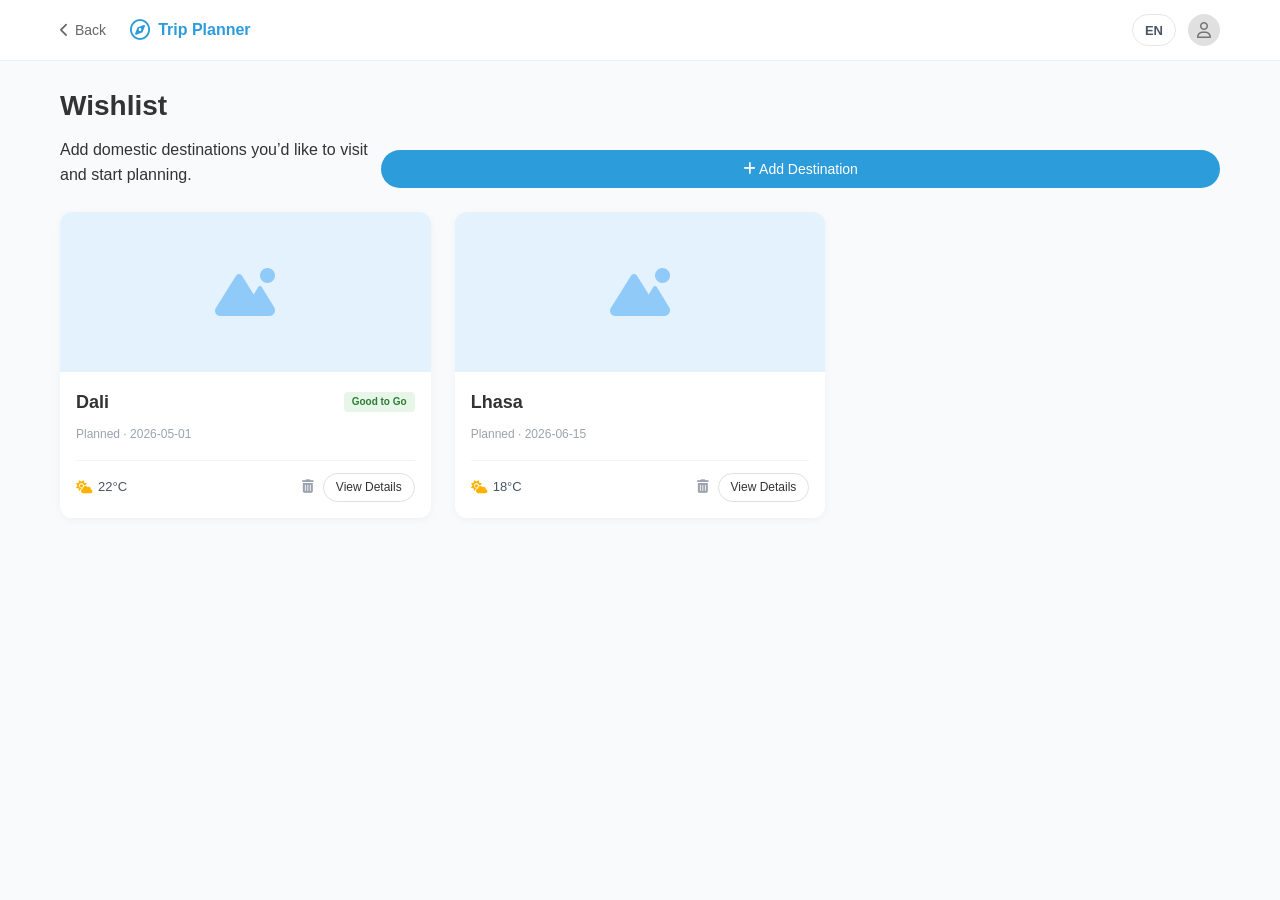
==== domestic.html @ 4ddf0dac "初始提交" ====
<!DOCTYPE html>
<html lang="en">
<head>
    <meta charset="UTF-8">
    <meta name="viewport" content="width=device-width, initial-scale=1.0">
    <title>Domestic Travel - Trip Planner</title>
    <link rel="stylesheet" href="css/style.css">
    <link rel="stylesheet" href="https://cdnjs.cloudflare.com/ajax/libs/font-awesome/6.4.0/css/all.min.css">
</head>
<body class="bg-light" data-i18n-title="home.domestic.title">
    <header class="main-header">
        <div class="container">
            <div class="header-left">
                <a href="index.html" class="back-link"><i class="fa-solid fa-chevron-left"></i> <span data-i18n="common.backHome">Back</span></a>
                <div class="logo mini">
                    <i class="fa-regular fa-compass"></i>
                    <span data-i18n="app.name">Trip Planner</span>
                </div>
            </div>
            <div class="header-actions">
                <button class="lang-switch" id="lang-switch" type="button">EN</button>
                <div class="user-profile">
                    <i class="fa-regular fa-user"></i>
                </div>
            </div>
        </div>
    </header>

    <main class="container mt-24">
        <section class="wishlist-header">
            <div class="header-content">
                <h1 data-i18n="domestic.title">Wishlist</h1>
                <p data-i18n="domestic.subtitle">Add domestic destinations you’d like to visit and start planning.</p>
            </div>
            <button class="btn btn-primary btn-sm" id="add-wishlist-btn">
                <i class="fa-solid fa-plus"></i> <span data-i18n="domestic.add">Add Destination</span>
            </button>
        </section>

        <div class="wishlist-grid mt-24" id="wishlist-container"></div>
    </main>

    <!-- 添加目的地弹窗 -->
    <div id="add-modal" class="modal">
        <div class="modal-content card">
            <h2 data-i18n="domestic.modal.title">Add Destination</h2>
            <div class="input-group mt-16">
                <label data-i18n="domestic.modal.city">City</label>
                <input type="text" id="modal-city-input" data-i18n-placeholder="domestic.modal.city.ph" placeholder="Enter a city">
            </div>
            <div class="input-group mt-16">
                <label data-i18n="domestic.modal.date">Date</label>
                <input type="date" id="modal-date-input">
            </div>
            <div class="modal-actions mt-24">
                <button class="btn btn-outline btn-sm" id="close-modal" data-i18n="domestic.modal.cancel">Cancel</button>
                <button class="btn btn-primary btn-sm" id="confirm-add" data-i18n="domestic.modal.confirm">Confirm</button>
            </div>
        </div>
    </div>

    <script src="js/main.js"></script>
    <script src="js/utils.js"></script>
    <script src="js/domestic.js"></script>
</body>
</html>
---- css/style.css ----
:root {
    --primary-color: #2D9CDB; /* Blue from screenshot */
    --primary-hover: #2188c7;
    --bg-color: #F0F4F8; /* Light gray-blue background */
    --text-color: #333333;
    --text-light: #666666;
    --white: #FFFFFF;
    --border-radius: 16px;
    --card-shadow: 0 4px 12px rgba(0, 0, 0, 0.05);
    --header-height: 60px;
}

* {
    box-sizing: border-box;
    margin: 0;
    padding: 0;
}

body {
    font-family: -apple-system, BlinkMacSystemFont, "Segoe UI", Roboto, "Helvetica Neue", Arial, sans-serif;
    background-color: var(--bg-color);
    color: var(--text-color);
    line-height: 1.6;
    display: flex;
    flex-direction: column;
    min-height: 100vh;
}

.container {
    max-width: 1200px;
    margin: 0 auto;
    padding: 0 20px;
    width: 100%;
}

/* Header */
.main-header {
    background-color: var(--white);
    height: var(--header-height);
    display: flex;
    align-items: center;
    box-shadow: 0 1px 0 rgba(0,0,0,0.05);
    position: sticky;
    top: 0;
    z-index: 100;
}

.main-header .container {
    display: flex;
    justify-content: space-between;
    align-items: center;
}

.logo {
    display: flex;
    align-items: center;
    gap: 8px;
    font-size: 18px;
    font-weight: 600;
    color: var(--primary-color);
}

.logo i {
    font-size: 20px;
}

.user-profile {
    width: 32px;
    height: 32px;
    background-color: #e0e0e0;
    border-radius: 50%;
    display: flex;
    align-items: center;
    justify-content: center;
    color: #757575;
    cursor: pointer;
}

.header-actions {
    display: flex;
    align-items: center;
    gap: 12px;
}

.lang-switch {
    height: 32px;
    padding: 0 12px;
    border-radius: 16px;
    border: 1px solid #E5E7EB;
    background: #fff;
    color: #4B5563;
    font-size: 13px;
    font-weight: 600;
    cursor: pointer;
    transition: all 0.2s;
}

.lang-switch:hover {
    border-color: #D1D5DB;
    background: #F9FAFB;
}

/* Main Content */
.home-main {
    flex: 1;
    display: flex;
    flex-direction: column;
    align-items: center;
    justify-content: center;
    padding: 40px 20px;
    text-align: center;
}

.hero-section {
    margin-bottom: 60px;
    max-width: 600px;
}

.hero-section h1 {
    font-size: 32px;
    margin-bottom: 16px;
    color: #1a1a1a;
}

.hero-section p {
    color: var(--text-light);
    font-size: 16px;
}

/* Cards */
.cards-container {
    display: flex;
    justify-content: center;
    gap: 24px;
    flex-wrap: wrap;
}

.mode-card {
    background: var(--white);
    border: 2px solid transparent;
    border-radius: var(--border-radius);
    padding: 32px 24px;
    width: 320px;
    text-align: left;
    box-shadow: var(--card-shadow);
    transition: transform 0.2s, box-shadow 0.2s;
    display: flex;
    flex-direction: column;
    align-items: flex-start;
}

.mode-card:hover {
    border-color: var(--primary-color);
    transform: translateY(-5px);
    box-shadow: 0 8px 24px rgba(0, 0, 0, 0.1);
}

.mode-card.active {
    position: relative;
}

.card-icon {
    width: 48px;
    height: 48px;
    border-radius: 12px;
    display: flex;
    align-items: center;
    justify-content: center;
    margin-bottom: 20px;
    font-size: 24px;
}

.local-icon {
    background-color: #E3F2FD;
    color: #5D4037; /* Brownish house icon color approx */
}
.local-icon i {
     color: #8D6E63;
}

.domestic-icon {
    background-color: #FFEBEE;
    color: #D32F2F;
}

.foreign-icon {
    background-color: #E8EAF6;
    color: #3F51B5;
}

.mode-card h2 {
    font-size: 20px;
    margin-bottom: 12px;
    color: #1a1a1a;
}

.mode-card p {
    color: var(--text-light);
    font-size: 14px;
    margin-bottom: 32px;
    flex-grow: 1;
    line-height: 1.5;
}

/* Buttons */
.btn {
    display: inline-block;
    padding: 10px 0;
    width: 100%;
    text-align: center;
    border-radius: 24px;
    text-decoration: none;
    font-size: 14px;
    font-weight: 500;
    transition: background-color 0.2s, color 0.2s;
    cursor: pointer;
    border: 1px solid transparent;
}

.btn-primary {
    background-color: var(--primary-color);
    color: var(--white);
}

.btn-primary:hover {
    background-color: var(--primary-hover);
}

.btn-outline {
    background-color: var(--white);
    color: #333;
    border: 1px solid #E0E0E0;
}

.btn-outline:hover {
    background-color: #f5f5f5;
    border-color: #bdbdbd;
}

/* Utilities */
.mt-16 { margin-top: 16px; }
.mt-24 { margin-top: 24px; }
.mt-8 { margin-top: 8px; }
.mr-12 { margin-right: 12px; }
.bg-light { background-color: #F8FAFC; }
.card {
    background: var(--white);
    border-radius: 12px;
    padding: 20px;
    box-shadow: 0 2px 8px rgba(0,0,0,0.04);
}
.grid-2 {
    display: grid;
    grid-template-columns: 1fr 1fr;
    gap: 20px;
}

/* Header Adjustments */
.header-left {
    display: flex;
    align-items: center;
    gap: 24px;
}
.back-link {
    text-decoration: none;
    color: var(--text-light);
    font-size: 14px;
    display: flex;
    align-items: center;
    gap: 6px;
}
.logo.mini {
    font-size: 16px;
}

/* Planner Layout */
.planner-main {
    padding-top: 24px;
    padding-bottom: 100px; /* Space for bottom bar */
}

/* Planner Top Bar Layout */
.planner-top-bar {
    display: flex;
    flex-wrap: wrap;
    align-items: stretch;
    gap: 24px;
    padding: 24px;
    background: #fff;
    border-radius: 16px;
    margin-bottom: 24px;
    box-shadow: 0 4px 20px rgba(0,0,0,0.03);
}

.top-bar-left {
    flex: 1 1 520px;
    min-width: 420px;
    display: flex;
    flex-direction: column;
    gap: 12px;
}

.input-row {
    display: flex;
    align-items: center;
    gap: 16px;
}

.input-row label {
    width: 32px;
    font-size: 14px;
    color: #333;
    flex-shrink: 0;
    text-align: justify;
    text-align-last: justify;
    margin-right: 12px;
}

.searchable-select {
    position: relative;
    flex: 1;
}

.searchable-select input {
    width: 100%;
    padding: 8px 16px;
    border: 1px solid #E5E7EB;
    border-radius: 8px;
    font-size: 14px;
    outline: none;
    transition: all 0.2s;
    background: #F9FAFB;
}

.searchable-select input:focus {
    border-color: var(--primary-color);
    background: #fff;
    box-shadow: 0 0 0 2px rgba(45, 156, 219, 0.1);
}

.searchable-select .arrow {
    position: absolute;
    right: 12px;
    top: 50%;
    transform: translateY(-50%);
    color: #999;
    pointer-events: none;
    font-size: 12px;
}

.searchable-select .prefix-icon {
    position: absolute;
    left: 12px;
    top: 50%;
    transform: translateY(-50%);
    color: var(--primary-color);
    font-size: 14px;
    pointer-events: none;
}

.input-with-icon input {
    padding-left: 36px;
}

/* Chips Style */
.chips {
    display: flex;
    gap: 8px;
    flex-wrap: wrap;
}

.chip {
    padding: 6px 16px;
    border-radius: 20px;
    border: 1px solid #E5E7EB;
    font-size: 12px;
    cursor: pointer;
    background: #fff;
    color: #666;
    transition: all 0.2s;
}

.chip.active {
    background: var(--primary-color);
    color: #fff;
    border-color: var(--primary-color);
}

/* Options List Dropdown */
.options-list {
    position: absolute;
    top: calc(100% + 4px);
    left: 0;
    right: 0;
    background: #fff;
    border: 1px solid #E5E7EB;
    border-radius: 8px;
    box-shadow: 0 10px 15px -3px rgba(0, 0, 0, 0.1);
    z-index: 1000;
    max-height: 200px;
    overflow-y: auto;
    display: none;
    list-style: none;
    padding: 4px 0;
}

.options-list.active {
    display: block;
}

.options-list li {
    padding: 8px 16px;
    font-size: 13px;
    cursor: pointer;
    transition: background 0.2s;
    color: #4B5563;
}

.options-list li:hover {
    background: #F3F4F6;
    color: var(--primary-color);
}

/* Time Picker Dropdown */
.time-picker-dropdown {
    width: 320px;
    padding: 0;
    display: none;
    flex-direction: column;
    max-height: none; /* Override global .options-list max-height */
    overflow-y: visible; /* Ensure footer is not cut off */
}

.time-picker-dropdown.active {
    display: flex;
}

.time-picker-columns {
    display: flex;
    border-bottom: 1px solid #E5E7EB;
    max-height: 240px;
}

.time-column {
    flex: 1;
    display: flex;
    flex-direction: column;
}

.time-column:first-child {
    border-right: 1px solid #F3F4F6;
}

.column-header {
    padding: 10px;
    font-size: 12px;
    color: #9CA3AF;
    text-align: center;
    background: #F9FAFB;
    border-bottom: 1px solid #F3F4F6;
}

.start-time-list, .end-time-list {
    list-style: none;
    overflow-y: auto;
    flex: 1;
}

.start-time-list li, .end-time-list li {
    padding: 8px 16px;
    font-size: 13px;
    cursor: pointer;
    text-align: center;
    transition: all 0.2s;
}

.start-time-list li:hover, .end-time-list li:hover {
    background: #F3F4F6;
    color: var(--primary-color);
}

.start-time-list li.selected, .end-time-list li.selected {
    background: #E3F2FD;
    color: var(--primary-color);
    font-weight: 600;
}

.time-picker-footer {
    padding: 12px;
    display: flex;
    justify-content: flex-end;
}

.btn-time-confirm {
    padding: 6px 20px;
    background: var(--primary-color);
    color: #fff;
    border: none;
    border-radius: 6px;
    font-size: 13px;
    cursor: pointer;
    transition: background 0.2s;
}

.btn-time-confirm:hover {
    background: var(--primary-hover);
}

.top-bar-middle {
    flex: 0 0 360px;
    display: flex;
    flex-direction: column;
    gap: 8px;
    padding-left: 24px;
    border-left: 1px solid #F3F4F6;
}

.section-label {
    font-size: 14px;
    color: #333;
    font-weight: 500;
}

.weather-mini-card {
    background: linear-gradient(135deg, #E3F2FD 0%, #BBDEFB 100%);
    border-radius: 12px;
    padding: 12px 16px;
    height: 100%;
    display: flex;
    flex-direction: column;
    justify-content: space-between;
}

.top-bar-right {
    display: flex;
    flex-direction: column;
    gap: 12px;
    justify-content: center;
    padding-left: 24px;
    border-left: 1px solid #F3F4F6;
    margin-left: auto;
    flex: 0 0 180px;
}

.btn-magic {
    padding: 12px 24px;
    border-radius: 8px;
    font-weight: 600;
    background-color: var(--primary-color);
    color: #fff;
    border: none;
    box-shadow: 0 4px 6px -1px rgba(45, 156, 219, 0.2);
}

.btn-plain {
    padding: 12px 24px;
    border-radius: 8px;
    border: 1px solid #E5E7EB;
    background: #fff;
    color: #333;
    font-weight: 500;
}

.btn-plain:hover {
    background: #F9FAFB;
    border-color: #D1D5DB;
}

.weather-main {
    display: flex;
    align-items: center;
    gap: 12px;
    position: relative;
}

.weather-info {
    display: flex;
    flex-direction: column;
}

.temp {
    font-size: 24px;
    font-weight: 700;
    color: #1976D2;
}

.desc {
    font-size: 14px;
    font-weight: 600;
    color: #1976D2;
}

.details {
    font-size: 10px;
    color: #64B5F6;
}

.weather-icon {
    font-size: 32px;
    color: #FFB300;
}

.air-quality {
    margin-left: auto;
    background: rgba(255,255,255,0.6);
    padding: 2px 8px;
    border-radius: 4px;
    font-size: 10px;
    display: flex;
    align-items: center;
    gap: 4px;
}

.aqi-val {
    background: #4CAF50;
    color: #fff;
    padding: 0 4px;
    border-radius: 2px;
}

.weather-forecast {
    display: flex;
    justify-content: space-between;
    border-top: 1px solid rgba(25, 118, 210, 0.1);
    padding-top: 12px;
}

.forecast-item {
    display: flex;
    flex-direction: column;
    align-items: center;
    gap: 4px;
    font-size: 10px;
    color: #1976D2;
}

/* Planner Content */
.planner-content {
    display: flex;
    gap: 24px;
}

.planner-sidebar {
    width: 280px;
    flex-shrink: 0;
}

.planner-main-area {
    flex: 1;
    display: flex;
    flex-direction: column;
    gap: 20px;
}

.sidebar-section h3 {
    font-size: 16px;
    margin-bottom: 16px;
}

.import-box {
    background: #F9FAFB;
    border: 1px dashed #E5E7EB;
    border-radius: 8px;
    padding: 12px;
}

.import-header {
    display: flex;
    align-items: center;
    gap: 8px;
    font-size: 14px;
    font-weight: 500;
    margin-bottom: 8px;
    color: #4B5563;
}

.import-box textarea {
    width: 100%;
    height: 100px;
    border: none;
    background: transparent;
    resize: none;
    font-size: 13px;
    outline: none;
}

.btn-xs {
    font-size: 12px;
    padding: 4px 12px;
    width: auto;
}

.btn-right {
    display: block;
    margin-left: auto;
    margin-top: 8px;
}

.image-upload-area {
    border: 2px dashed #E5E7EB;
    border-radius: 8px;
    padding: 24px 12px;
    text-align: center;
    cursor: pointer;
    transition: all 0.2s;
}

.image-upload-area:hover {
    border-color: var(--primary-color);
    background: #F0F9FF;
}

.upload-icon {
    font-size: 24px;
    color: #9CA3AF;
    margin-bottom: 8px;
}

.image-upload-area p {
    font-size: 13px;
    color: #6B7280;
}

.hint {
    font-size: 11px;
    color: #9CA3AF;
}

/* Map Area */
.map-container {
    height: 400px;
    position: relative;
    padding: 0;
    overflow: hidden;
}

.mock-map {
    position: absolute;
    inset: 0;
    background: linear-gradient(180deg, #F3F4F6 0%, #EFEFEF 100%);
    display: flex;
    align-items: center;
    justify-content: center;
}

.mock-map svg {
    width: 100%;
    height: 100%;
}

.mock-map polyline {
    fill: none;
    stroke: rgba(45, 156, 219, 0.75);
    stroke-width: 1.2;
}

.mock-map circle {
    fill: #2D9CDB;
    stroke: #fff;
    stroke-width: 1;
}

.mock-map-idx {
    font-size: 4px;
    fill: #2D9CDB;
    font-weight: 700;
}

.mock-map-name {
    font-size: 4px;
    fill: rgba(31, 41, 55, 0.7);
}

.map-placeholder {
    height: 100%;
    display: flex;
    flex-direction: column;
    align-items: center;
    justify-content: center;
    background-color: #f0f0f0;
    color: #999;
    gap: 12px;
}

.map-placeholder i {
    font-size: 32px;
}

.map-controls {
    position: absolute;
    right: 16px;
    bottom: 16px;
    display: flex;
    flex-direction: column;
    gap: 8px;
}

.zoom-btn {
    width: 32px;
    height: 32px;
    background: #fff;
    border: 1px solid #E0E0E0;
    border-radius: 4px;
    display: flex;
    align-items: center;
    justify-content: center;
    font-size: 18px;
    cursor: pointer;
    box-shadow: 0 2px 4px rgba(0,0,0,0.1);
}

/* Route Preview Refinement */
.route-preview {
    background: transparent;
    box-shadow: none;
    padding: 0;
}

.route-preview-header {
    display: flex;
    justify-content: space-between;
    align-items: center;
    margin-bottom: 16px;
}

.route-preview h3 {
    margin-bottom: 0;
    font-size: 16px;
    font-weight: 600;
}

.btn-batch-edit {
    display: flex;
    align-items: center;
    gap: 6px;
    background: transparent;
    border: none;
    color: var(--primary-color);
    font-size: 14px;
    font-weight: 600;
    cursor: pointer;
    transition: all 0.2s;
    padding: 6px 12px;
    border-radius: 8px;
}

.btn-batch-edit:hover {
    background: #F0F9FF;
    color: var(--primary-hover);
}

.btn-batch-edit i {
    font-size: 16px;
}

.btn-batch-edit.active {
    background: var(--primary-color);
    color: #fff;
}

.route-list {
    display: flex;
    flex-direction: column;
    gap: 16px;
}

.route-item-card {
    display: flex;
    align-items: center;
    gap: 16px;
    padding: 20px 24px;
    background: #fff;
    border-radius: 16px;
    box-shadow: 0 4px 12px rgba(0, 0, 0, 0.03);
    transition: all 0.2s;
    border: 1px solid transparent;
}

.route-item-card:hover {
    box-shadow: 0 6px 16px rgba(0, 0, 0, 0.06);
}

.route-item-card.editing {
    border-color: rgba(45, 156, 219, 0.2);
    background: #fff;
}

.drag-handle {
    color: #E5E7EB;
    cursor: grab;
    font-size: 18px;
}

.point-info, .point-edit-fields {
    flex: 1;
    display: flex;
    flex-direction: column;
    gap: 4px;
}

.point-name {
    font-size: 16px;
    font-weight: 700;
    color: #1a1a1a;
}

.point-time {
    font-size: 14px;
    color: #9CA3AF;
}

.point-edit-fields input, .point-edit-fields textarea {
    border: none;
    border-bottom: 1px solid #F3F4F6;
    padding: 4px 0;
    font-size: 14px;
    outline: none;
    width: 100%;
    background: transparent;
}

.point-edit-fields textarea {
    resize: vertical;
    min-height: 40px;
    font-family: inherit;
}

.point-edit-fields .edit-name {
    font-size: 16px;
    font-weight: 700;
}

.route-actions {
    display: flex;
    gap: 12px;
    opacity: 0;
    transition: opacity 0.2s;
}

.route-item-card:hover .route-actions,
.route-item-card.editing .route-actions {
    opacity: 1;
}

.btn-edit-point, .btn-delete-point, .btn-save-point {
    width: 32px;
    height: 32px;
    border-radius: 8px;
    display: flex;
    align-items: center;
    justify-content: center;
    cursor: pointer;
    transition: all 0.2s;
    border: none;
    background: transparent;
}

.btn-edit-point {
    color: #9CA3AF;
}

.btn-edit-point:hover {
    color: var(--primary-color);
    background: #F0F9FF;
}

.btn-save-point {
    background-color: #E3F2FD;
    color: var(--primary-color);
}

.btn-save-point:hover {
    background-color: var(--primary-color);
    color: #fff;
}

.btn-delete-point {
    color: #9CA3AF;
}

.btn-delete-point:hover {
    color: #EF4444;
    background: #FEF2F2;
}

.btn-add-point {
    width: 100%;
    padding: 16px;
    margin-top: 16px;
    background: #F9FAFB;
    border: 1px dashed #E5E7EB;
    border-radius: 12px;
    color: #6B7280;
    font-size: 14px;
    display: flex;
    align-items: center;
    justify-content: center;
    gap: 8px;
    cursor: pointer;
    transition: all 0.2s;
}

.btn-add-point:hover {
    background: #F3F4F6;
    border-color: #D1D5DB;
    color: #374151;
}

.route-empty {
    text-align: center;
    padding: 40px;
    color: #9CA3AF;
    background: #fff;
    border-radius: 16px;
    border: 1px dashed #E5E7EB;
}

/* Sidebar Import Results - New Style from Screenshot */
.import-results-list {
    display: flex;
    flex-direction: column;
    gap: 20px;
}

.import-card {
    display: flex;
    flex-direction: column;
    gap: 8px;
    background: transparent;
}

.import-card-main {
    display: flex;
    gap: 12px;
}

.import-card-img {
    width: 60px;
    height: 60px;
    border-radius: 12px;
    object-fit: cover;
    background-color: #f3f4f6;
    flex-shrink: 0;
}

.import-card-content {
    flex: 1;
    display: flex;
    flex-direction: column;
}

.import-card-tag {
    font-size: 12px;
    color: #4CAF50; /* Attraction green */
    margin-bottom: 4px;
}

.import-card-tag.food { color: #FF9800; }
.import-card-tag.hotel { color: #2196F3; }

.import-card-name {
    font-size: 16px;
    font-weight: 700;
    color: #1a1a1a;
    margin-bottom: 8px;
}

.import-card-notes {
    background: #F9FAFB;
    border-radius: 12px;
    padding: 12px;
    font-size: 13px;
    color: #4B5563;
    line-height: 1.6;
    position: relative;
}

.import-card-notes .icon-text {
    display: flex;
    align-items: flex-start;
    gap: 6px;
    margin-top: 4px;
}

.import-card-notes i {
    color: #9CA3AF;
    font-size: 12px;
    margin-top: 4px;
}

.import-card-notes .expand-btn {
    color: #9CA3AF;
    font-size: 12px;
    cursor: pointer;
}

.import-card-footer {
    display: flex;
    align-items: center;
    gap: 6px;
    font-size: 12px;
    color: #9CA3AF;
    padding-left: 72px; /* Align with content */
}

.import-card-footer i {
    font-size: 10px;
}

.import-results-list .route-item-card {
    padding: 12px 16px;
    font-size: 13px;
    border-radius: 12px;
}

/* Travel Notes & Checklist */
.travel-notes h3 {
    font-size: 15px;
    margin-bottom: 12px;
    display: flex;
    align-items: center;
    gap: 8px;
    color: #4B5563;
}

.travel-notes textarea {
    width: 100%;
    height: 120px;
    border: none;
    background: #F9FAFB;
    border-radius: 8px;
    padding: 12px;
    resize: none;
    font-size: 14px;
    outline: none;
}

.checklist {
    list-style: none;
    display: flex;
    flex-direction: column;
    gap: 10px;
}

.checklist li {
    display: flex;
    align-items: center;
    gap: 10px;
    font-size: 14px;
}

.checklist input[type="checkbox"] {
    width: 16px;
    height: 16px;
    cursor: pointer;
}

.add-item {
    display: flex;
    gap: 8px;
    margin-top: 16px;
}

.add-item input {
    flex: 1;
    border: 1px solid #E5E7EB;
    border-radius: 8px;
    padding: 8px 12px;
    font-size: 13px;
    outline: none;
}

.add-item .btn {
    width: auto;
    white-space: nowrap;
    padding: 0 16px;
    height: 32px;
}

.btn-delete-point, .btn-delete-item {
    background: transparent;
    border: none;
    color: #9CA3AF;
    cursor: pointer;
    padding: 4px;
    transition: color 0.2s;
}

.btn-delete-point:hover, .btn-delete-item:hover {
    color: #EF4444;
}

.route-item {
    position: relative;
}

.datetime-inputs {
    display: flex;
    align-items: center;
    gap: 8px;
    padding-left: 36px;
}

.datetime-inputs input {
    border: 1px solid #E0E0E0;
    border-radius: 8px;
    padding: 4px 8px;
    font-size: 13px;
    background-color: #F9F9F9;
}

.datetime-inputs .sep {
    color: #999;
    font-size: 12px;
}

.main-area-header {
    margin-bottom: 12px;
}

.main-area-header h3 {
    font-size: 16px;
    color: #1a1a1a;
    position: relative;
    padding-left: 12px;
}

.main-area-header h3::before {
    content: '';
    position: absolute;
    left: 0;
    top: 50%;
    transform: translateY(-50%);
    width: 4px;
    height: 16px;
    background-color: var(--primary-color);
    border-radius: 2px;
}

/* Route actions */
.route-actions {
    margin-left: auto;
    display: flex;
    gap: 8px;
}

.btn-edit-point {
    background: transparent;
    border: none;
    color: var(--primary-color);
    cursor: pointer;
    font-size: 14px;
}

.btn-delete-point {
    position: relative;
    right: 0;
}

.checklist li {
    display: flex;
    align-items: center;
    gap: 10px;
    font-size: 14px;
    justify-content: flex-start;
    padding: 4px 0;
}

.checklist li span {
    flex: 1;
    text-align: left;
}

/* Wishlist Section */
.wishlist-header {
    display: flex;
    justify-content: space-between;
    align-items: flex-end;
    margin-bottom: 24px;
}

.wishlist-header h1 {
    font-size: 28px;
    margin-bottom: 8px;
}

.wishlist-grid {
    display: grid;
    grid-template-columns: repeat(auto-fill, minmax(280px, 1fr));
    gap: 24px;
}

.wishlist-card {
    padding: 0;
    overflow: hidden;
    transition: transform 0.2s;
}

.wishlist-card:hover {
    transform: translateY(-5px);
}

.card-image-placeholder {
    height: 160px;
    background-color: #e3f2fd;
    display: flex;
    align-items: center;
    justify-content: center;
    color: #90caf9;
    font-size: 48px;
}

.card-content {
    padding: 16px;
}

.card-title-row {
    display: flex;
    justify-content: space-between;
    align-items: center;
    margin-bottom: 8px;
}

.card-title-row h3 {
    font-size: 18px;
}

.weather-badge {
    font-size: 10px;
    padding: 2px 8px;
    border-radius: 4px;
    font-weight: 600;
}

.weather-badge.sunny {
    background-color: #E8F5E9;
    color: #2E7D32;
}

.card-content p {
    font-size: 12px;
    color: #9CA3AF;
    margin-bottom: 16px;
}

.card-footer {
    display: flex;
    justify-content: space-between;
    align-items: center;
    border-top: 1px solid #F3F4F6;
    padding-top: 12px;
}

.card-footer .info {
    font-size: 13px;
    color: #4B5563;
    display: flex;
    align-items: center;
    gap: 6px;
}

.card-footer .info i {
    color: #FFB300;
}

/* Modal */
.modal {
    display: none;
    position: fixed;
    top: 0;
    left: 0;
    width: 100%;
    height: 100%;
    background: rgba(0,0,0,0.5);
    z-index: 2000;
    align-items: center;
    justify-content: center;
}

.modal.active {
    display: flex;
}

.modal-content {
    width: 100%;
    max-width: 400px;
}

.modal-actions {
    display: flex;
    justify-content: flex-end;
    gap: 12px;
}

.btn-full {
    width: 100%;
}

/* Bottom Bar */
.bottom-action-bar {
    position: fixed;
    bottom: 0;
    left: 0;
    right: 0;
    background: #fff;
    padding: 16px 0;
    box-shadow: 0 -2px 10px rgba(0,0,0,0.05);
    display: flex;
    justify-content: center;
    z-index: 1000;
}

.btn-large {
    width: auto;
    min-width: 240px;
    padding: 12px 32px;
}

/* Responsive */
@media (max-width: 1024px) {
    .planner-content {
        flex-direction: column;
    }
    .planner-sidebar {
        width: 100%;
    }
    .cards-container {
        gap: 16px;
    }
}

@media (max-width: 768px) {
    .grid-2 {
        grid-template-columns: 1fr;
    }
    .planner-top-bar {
        flex-direction: column;
        align-items: stretch;
    }
    .weather-mini-card {
        margin-left: 0;
        width: 100%;
    }
    .top-actions {
        align-self: flex-start;
        width: 100%;
    }
    .top-actions button {
        flex: 1;
    }
    .cards-container {
        flex-direction: column;
        align-items: center;
    }
    .mode-card {
        width: 100%;
        max-width: 340px;
    }
}
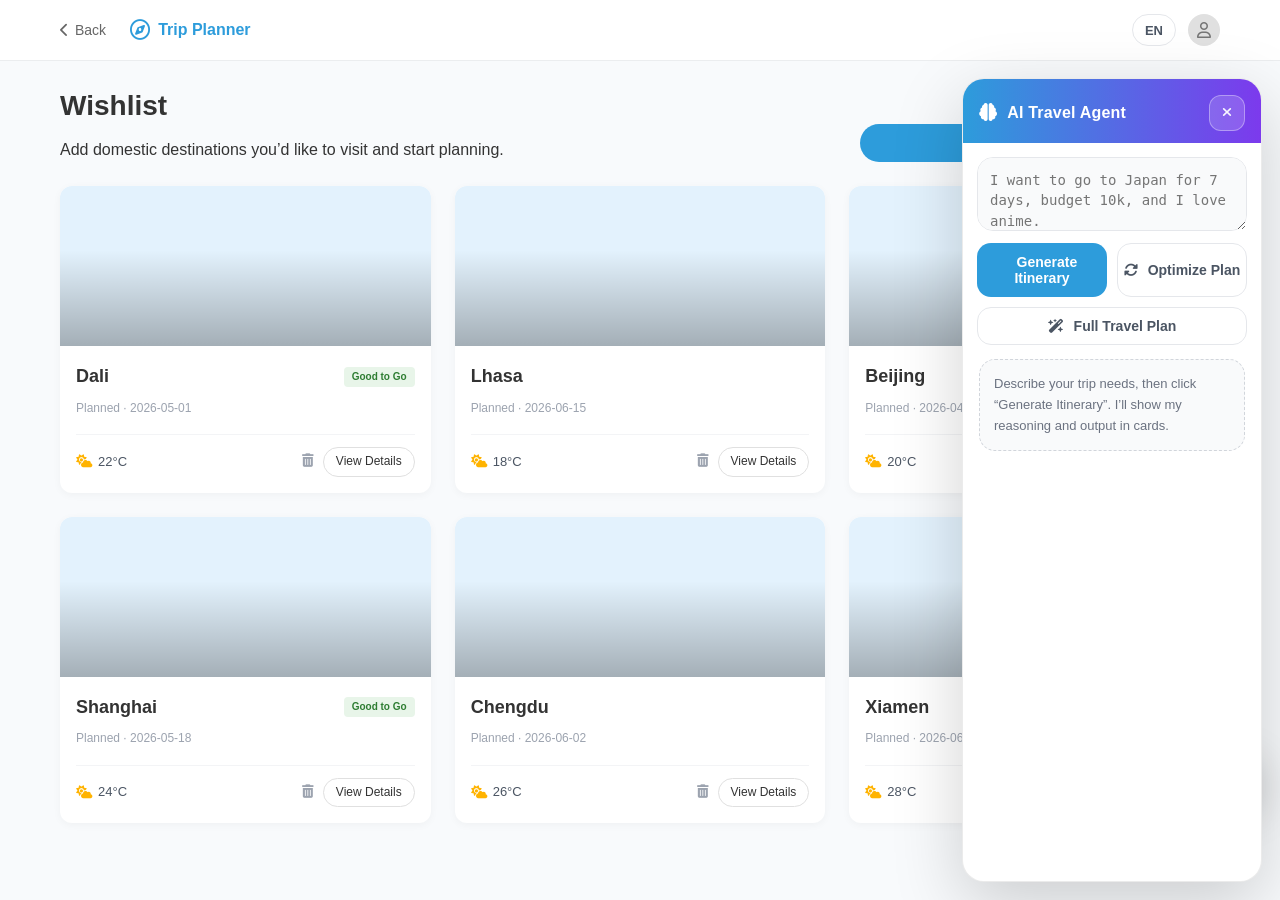
==== commit 86c4e5ac: "update" ====
--- a/domestic.html
+++ b/domestic.html
@@ -7,7 +7,7 @@
     <link rel="stylesheet" href="css/style.css">
     <link rel="stylesheet" href="https://cdnjs.cloudflare.com/ajax/libs/font-awesome/6.4.0/css/all.min.css">
 </head>
-<body class="bg-light" data-i18n-title="home.domestic.title">
+<body class="bg-light" data-i18n-title="home.domestic.title" data-agent-demo="true">
     <header class="main-header">
         <div class="container">
             <div class="header-left">
--- a/css/style.css
+++ b/css/style.css
@@ -307,7 +307,7 @@
 }
 
 .input-row label {
-    width: 32px;
+    width: 80px;
     font-size: 14px;
     color: #333;
     flex-shrink: 0;
@@ -350,7 +350,7 @@
 
 .searchable-select .prefix-icon {
     position: absolute;
-    left: 12px;
+    left: 18px;
     top: 50%;
     transform: translateY(-50%);
     color: var(--primary-color);
@@ -359,7 +359,7 @@
 }
 
 .input-with-icon input {
-    padding-left: 36px;
+    padding-left: 42px;
 }
 
 /* Chips Style */
@@ -737,10 +737,9 @@
 .mock-map {
     position: absolute;
     inset: 0;
-    background: linear-gradient(180deg, #F3F4F6 0%, #EFEFEF 100%);
-    display: flex;
-    align-items: center;
-    justify-content: center;
+    background-image: url('https://tile.openstreetmap.org/10/820/400.png');
+    background-size: cover;
+    background-position: center;
 }
 
 .mock-map svg {
@@ -1279,6 +1278,12 @@
     margin-bottom: 24px;
 }
 
+.wishlist-header .btn {
+    width: 33%;
+    min-width: 200px;
+    max-width: 360px;
+}
+
 .wishlist-header h1 {
     font-size: 28px;
     margin-bottom: 8px;
@@ -1286,7 +1291,7 @@
 
 .wishlist-grid {
     display: grid;
-    grid-template-columns: repeat(auto-fill, minmax(280px, 1fr));
+    grid-template-columns: repeat(3, 1fr);
     gap: 24px;
 }
 
@@ -1303,11 +1308,26 @@
 .card-image-placeholder {
     height: 160px;
     background-color: #e3f2fd;
+    background-size: cover;
+    background-position: center;
+    position: relative;
+    overflow: hidden;
     display: flex;
     align-items: center;
     justify-content: center;
     color: #90caf9;
     font-size: 48px;
+}
+
+.card-image-placeholder.has-image i {
+    opacity: 0;
+}
+
+.card-image-overlay {
+    position: absolute;
+    inset: 0;
+    background: linear-gradient(180deg, rgba(0, 0, 0, 0) 40%, rgba(0, 0, 0, 0.28) 100%);
+    pointer-events: none;
 }
 
 .card-content {
@@ -1426,6 +1446,9 @@
     }
     .cards-container {
         gap: 16px;
+    }
+    .wishlist-grid {
+        grid-template-columns: repeat(2, 1fr);
     }
 }
 
@@ -1456,4 +1479,456 @@
         width: 100%;
         max-width: 340px;
     }
-}
+    .wishlist-header {
+        align-items: flex-start;
+    }
+    .wishlist-header .btn {
+        width: 100%;
+        max-width: none;
+    }
+    .wishlist-grid {
+        grid-template-columns: 1fr;
+    }
+}
+
+body.theme-ai {
+    background: #0f172a;
+    color: #e2e8f0;
+}
+
+body.theme-ai .main-header {
+    background: rgba(15, 23, 42, 0.8);
+    border-bottom: 1px solid rgba(148, 163, 184, 0.18);
+    box-shadow: none;
+    backdrop-filter: blur(10px);
+}
+
+body.theme-ai .lang-switch {
+    background: rgba(30, 41, 59, 0.8);
+    border-color: rgba(148, 163, 184, 0.22);
+    color: #e2e8f0;
+}
+
+body.theme-ai .lang-switch:hover {
+    background: rgba(30, 41, 59, 1);
+    border-color: rgba(148, 163, 184, 0.28);
+}
+
+body.theme-ai .hero-section h1,
+body.theme-ai .mode-card h2,
+body.theme-ai .wishlist-header h1,
+body.theme-ai .main-area-header h3,
+body.theme-ai .section-label,
+body.theme-ai .input-row label,
+body.theme-ai .import-card-name,
+body.theme-ai .point-name {
+    color: #f1f5f9;
+}
+
+body.theme-ai .hero-section p,
+body.theme-ai .mode-card p,
+body.theme-ai .back-link,
+body.theme-ai .card-content p,
+body.theme-ai .point-time,
+body.theme-ai .import-header,
+body.theme-ai .travel-notes h3 {
+    color: rgba(226, 232, 240, 0.72);
+}
+
+body.theme-ai .card,
+body.theme-ai .mode-card,
+body.theme-ai .planner-top-bar,
+body.theme-ai .route-preview,
+body.theme-ai .bottom-action-bar,
+body.theme-ai .modal-content {
+    background: #1e293b;
+    border: 1px solid rgba(148, 163, 184, 0.14);
+    box-shadow: 0 20px 60px rgba(2, 6, 23, 0.55);
+}
+
+body.theme-ai .bottom-action-bar {
+    background: rgba(30, 41, 59, 0.9);
+    backdrop-filter: blur(10px);
+}
+
+body.theme-ai .chip {
+    background: rgba(15, 23, 42, 0.6);
+    border-color: rgba(148, 163, 184, 0.22);
+    color: rgba(226, 232, 240, 0.78);
+}
+
+body.theme-ai .chip.active {
+    background: linear-gradient(90deg, #3b82f6 0%, #a855f7 100%);
+    border-color: transparent;
+    color: #fff;
+}
+
+body.theme-ai .searchable-select input,
+body.theme-ai .add-item input,
+body.theme-ai input[type="date"],
+body.theme-ai textarea {
+    background: rgba(15, 23, 42, 0.7);
+    border-color: rgba(148, 163, 184, 0.22);
+    color: #e2e8f0;
+}
+
+body.theme-ai .searchable-select input:focus {
+    background: rgba(15, 23, 42, 0.9);
+    border-color: rgba(59, 130, 246, 0.9);
+    box-shadow: 0 0 0 2px rgba(59, 130, 246, 0.18);
+}
+
+body.theme-ai .import-box,
+body.theme-ai .btn-add-point,
+body.theme-ai .import-card-notes,
+body.theme-ai .travel-notes textarea {
+    background: rgba(15, 23, 42, 0.55);
+    border-color: rgba(148, 163, 184, 0.18);
+    color: rgba(226, 232, 240, 0.86);
+}
+
+body.theme-ai .btn-outline {
+    background: rgba(15, 23, 42, 0.4);
+    color: #e2e8f0;
+    border-color: rgba(148, 163, 184, 0.22);
+}
+
+body.theme-ai .btn-outline:hover {
+    background: rgba(15, 23, 42, 0.7);
+    border-color: rgba(148, 163, 184, 0.3);
+}
+
+body.theme-ai .btn-magic,
+body.theme-ai .btn-primary {
+    background: linear-gradient(90deg, #3b82f6 0%, #a855f7 100%);
+    border: 1px solid rgba(255, 255, 255, 0.12);
+    box-shadow: 0 10px 30px rgba(59, 130, 246, 0.22);
+}
+
+body.theme-ai .btn-primary:hover,
+body.theme-ai .btn-magic:hover {
+    filter: brightness(1.05);
+}
+
+.ai-agent-fab {
+    position: fixed;
+    right: 18px;
+    bottom: 100px;
+    z-index: 2500;
+    width: 54px;
+    height: 54px;
+    border-radius: 18px;
+    border: 1px solid rgba(0, 0, 0, 0.06);
+    background: var(--primary-color);
+    box-shadow: 0 14px 40px rgba(0, 0, 0, 0.18);
+    color: #fff;
+    display: flex;
+    align-items: center;
+    justify-content: center;
+    cursor: pointer;
+}
+
+.ai-agent-panel {
+    position: fixed;
+    right: 18px;
+    top: calc(var(--header-height) + 18px);
+    width: 300px;
+    height: calc(100vh - var(--header-height) - 36px);
+    border-radius: 22px;
+    border: 1px solid rgba(0, 0, 0, 0.08);
+    background: #fff;
+    box-shadow: 0 22px 70px rgba(0, 0, 0, 0.18);
+    z-index: 2500;
+    display: flex;
+    flex-direction: column;
+    overflow: hidden;
+    transform: translateX(0);
+    opacity: 1;
+    transition: transform 220ms ease, opacity 220ms ease;
+}
+
+.ai-agent-panel.closed {
+    transform: translateX(115%);
+    opacity: 0;
+    pointer-events: none;
+}
+
+.ai-agent-header {
+    padding: 16px 16px 12px;
+    background: linear-gradient(90deg, var(--primary-color) 0%, #7C3AED 100%);
+    display: flex;
+    align-items: center;
+    justify-content: space-between;
+    gap: 12px;
+}
+
+.ai-agent-title {
+    display: flex;
+    align-items: center;
+    gap: 10px;
+    color: #fff;
+    font-weight: 800;
+    letter-spacing: 0.2px;
+}
+
+.ai-agent-title i {
+    font-size: 18px;
+}
+
+.ai-agent-close {
+    width: 36px;
+    height: 36px;
+    border-radius: 12px;
+    border: 1px solid rgba(255, 255, 255, 0.35);
+    background: rgba(255, 255, 255, 0.16);
+    color: rgba(255, 255, 255, 0.95);
+    cursor: pointer;
+    display: flex;
+    align-items: center;
+    justify-content: center;
+}
+
+.ai-agent-close:hover {
+    background: rgba(255, 255, 255, 0.24);
+}
+
+.ai-agent-body {
+    padding: 14px 14px 16px;
+    display: flex;
+    flex-direction: column;
+    gap: 12px;
+    height: 100%;
+}
+
+.ai-agent-input {
+    width: 100%;
+    min-height: 74px;
+    max-height: 140px;
+    resize: vertical;
+    border-radius: 16px;
+    border: 1px solid #E5E7EB;
+    background: #F9FAFB;
+    color: #111827;
+    padding: 12px 12px;
+    outline: none;
+    font-size: 14px;
+    line-height: 1.45;
+}
+
+.ai-agent-input:focus {
+    border-color: var(--primary-color);
+    background: #fff;
+    box-shadow: 0 0 0 2px rgba(45, 156, 219, 0.12);
+}
+
+.ai-agent-actions {
+    display: grid;
+    grid-template-columns: 1fr 1fr;
+    gap: 10px;
+}
+
+.ai-agent-actions .btn {
+    width: 100%;
+    padding: 10px 0;
+    border-radius: 14px;
+    font-weight: 650;
+}
+
+.ai-agent-actions .btn i {
+    margin-right: 6px;
+}
+
+.ai-agent-actions .btn-fullrow {
+    grid-column: 1 / -1;
+}
+
+.ai-agent-actions .btn-secondary {
+    background: #fff;
+    border: 1px solid #E5E7EB;
+    color: #4B5563;
+}
+
+.ai-agent-actions .btn-secondary:hover {
+    background: #F9FAFB;
+    border-color: #D1D5DB;
+}
+
+.ai-agent-feed {
+    flex: 1;
+    overflow: auto;
+    padding: 2px 2px 0;
+    display: flex;
+    flex-direction: column;
+    gap: 12px;
+}
+
+.ai-empty {
+    padding: 14px 14px;
+    border-radius: 16px;
+    border: 1px dashed #D1D5DB;
+    background: #F9FAFB;
+    color: #6B7280;
+    font-size: 13px;
+}
+
+.ai-thinking {
+    display: flex;
+    flex-direction: column;
+    gap: 8px;
+    padding: 12px 14px;
+    border-radius: 16px;
+    border: 1px solid #E5E7EB;
+    background: #fff;
+}
+
+.ai-thinking-title {
+    display: flex;
+    align-items: center;
+    gap: 8px;
+    color: #111827;
+    font-weight: 700;
+    font-size: 13px;
+}
+
+.ai-thinking-title i {
+    color: var(--primary-color);
+}
+
+.ai-thought-line {
+    font-size: 13px;
+    color: #4B5563;
+    opacity: 0;
+    transform: translateY(4px);
+    animation: aiFadeInUp 260ms ease forwards;
+}
+
+@keyframes aiFadeInUp {
+    to {
+        opacity: 1;
+        transform: translateY(0);
+    }
+}
+
+.ai-caret::after {
+    content: '▍';
+    margin-left: 2px;
+    color: #6B7280;
+    animation: aiBlink 900ms step-end infinite;
+}
+
+@keyframes aiBlink {
+    50% { opacity: 0; }
+}
+
+.ai-cards {
+    display: flex;
+    flex-direction: column;
+    gap: 12px;
+}
+
+.ai-card {
+    border-radius: 18px;
+    border: 1px solid #E5E7EB;
+    background: #fff;
+    padding: 14px 14px;
+    animation: aiFadeInUp 280ms ease both;
+}
+
+.ai-card-title {
+    display: flex;
+    align-items: center;
+    gap: 10px;
+    font-weight: 800;
+    color: #111827;
+    margin-bottom: 10px;
+}
+
+.ai-card-icon {
+    width: 34px;
+    height: 34px;
+    border-radius: 14px;
+    background: rgba(45, 156, 219, 0.12);
+    border: 1px solid rgba(45, 156, 219, 0.18);
+    display: flex;
+    align-items: center;
+    justify-content: center;
+    color: var(--primary-color);
+}
+
+.ai-card-content {
+    color: #374151;
+    font-size: 13px;
+    line-height: 1.6;
+}
+
+.ai-card-content ul {
+    margin-left: 18px;
+}
+
+.ai-card-content li {
+    margin: 6px 0;
+}
+
+.ai-shimmer {
+    position: relative;
+    overflow: hidden;
+}
+
+.ai-shimmer::before {
+    content: '';
+    position: absolute;
+    inset: 0;
+    background: linear-gradient(90deg, rgba(243, 244, 246, 0) 0%, rgba(209, 213, 219, 0.55) 50%, rgba(243, 244, 246, 0) 100%);
+    transform: translateX(-100%);
+    animation: aiShimmer 1.1s ease-in-out infinite;
+}
+
+@keyframes aiShimmer {
+    100% { transform: translateX(100%); }
+}
+
+.ai-pill {
+    display: inline-flex;
+    align-items: center;
+    gap: 8px;
+    padding: 8px 12px;
+    border-radius: 999px;
+    border: 1px solid #E5E7EB;
+    background: rgba(249, 250, 251, 0.9);
+    color: #4B5563;
+    font-size: 12px;
+    font-weight: 650;
+}
+
+.ai-pill .dot {
+    width: 8px;
+    height: 8px;
+    border-radius: 50%;
+    background: var(--primary-color);
+    box-shadow: 0 0 0 4px rgba(45, 156, 219, 0.12);
+}
+
+.ai-followup {
+    display: flex;
+    flex-direction: column;
+    gap: 10px;
+}
+
+.ai-followup-actions {
+    display: grid;
+    grid-template-columns: 1fr 1fr;
+    gap: 10px;
+}
+
+@media (max-width: 768px) {
+    .ai-agent-panel {
+        width: calc(100vw - 24px);
+        right: 12px;
+        left: 12px;
+        top: calc(var(--header-height) + 12px);
+    }
+    .ai-agent-panel.closed {
+        transform: translateY(14px);
+        opacity: 0;
+    }
+}
